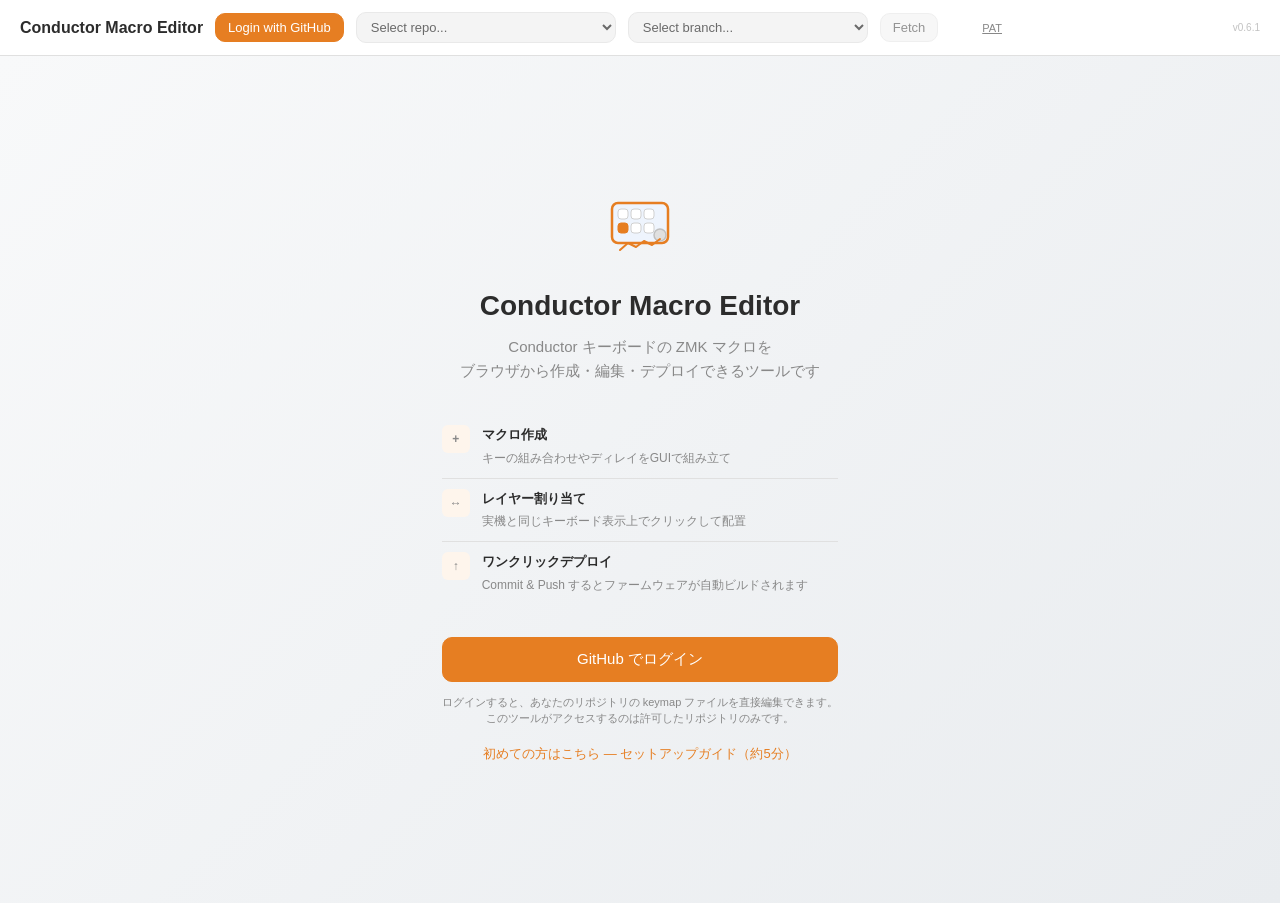
==== index.html @ 332ba47d "feat: export/import macros as JSON file (v0.6.1) Export downloads a JSON file with all macros and as" ====
<!DOCTYPE html>
<html lang="en">
<head>
  <meta charset="UTF-8">
  <meta name="viewport" content="width=device-width, initial-scale=1.0">
  <title>Conductor Macro Editor</title>
  <link rel="stylesheet" href="css/style.css">
</head>
<body>
  <header class="header">
    <h1>Conductor Macro Editor</h1>
    <div id="auth-area">
      <button id="btn-login" class="btn-primary">Login with GitHub</button>
    </div>
    <div id="user-area" style="display:none">
      <img id="user-avatar" class="user-avatar" src="" alt="">
      <span id="user-name" class="user-name"></span>
      <button id="btn-logout" class="btn-link">Logout</button>
    </div>
    <select id="repo-select" disabled>
      <option>Select repo...</option>
    </select>
    <select id="branch-select" disabled>
      <option>Select branch...</option>
    </select>
    <button id="btn-fetch" disabled>Fetch</button>
    <span id="status" class="status"></span>
    <button id="btn-pat-toggle" class="btn-link" title="Use PAT instead">PAT</button>
    <span class="version">v0.6.1</span>

  <div class="modal" id="device-flow-modal">
    <div class="device-flow-content">
      <h3>Login with GitHub</h3>
      <p>Open the link below and enter this code:</p>
      <div class="device-code-row">
        <div id="device-code" class="device-code"></div>
        <button id="btn-copy-code" class="btn-copy" title="Copy code" onclick="
          var code = document.getElementById('device-code').textContent;
          var ta = document.createElement('textarea');
          ta.value = code;
          ta.style.position = 'fixed';
          ta.style.opacity = '0';
          document.body.appendChild(ta);
          ta.select();
          document.execCommand('copy');
          document.body.removeChild(ta);
          this.textContent = 'Copied!';
          this.style.color = '#3fb950';
          this.style.borderColor = '#3fb950';
        ">Copy</button>
      </div>
      <a id="device-link" href="" target="_blank" class="btn-primary device-link">Open GitHub</a>
      <p class="device-waiting" id="device-waiting">Waiting for authorization...</p>
      <button class="btn-close" id="device-cancel">&times;</button>
    </div>
  </div>

  <div class="modal" id="pat-modal">
    <div class="pat-content">
      <h3>Connect with PAT</h3>
      <input type="password" id="token-input" placeholder="GitHub Personal Access Token">
      <button id="btn-auth" class="btn-primary">Connect</button>
      <button class="btn-close" id="pat-cancel">&times;</button>
    </div>
  </div>
  </header>

  <div class="cover" id="cover">
    <div class="cover-content">
      <div class="cover-icon">
        <svg width="64" height="64" viewBox="0 0 64 64" fill="none">
          <rect x="4" y="8" width="56" height="40" rx="6" stroke="#e67e22" stroke-width="2.5" fill="#eef4fd"/>
          <rect x="10" y="14" width="10" height="10" rx="3" fill="#fff" stroke="#d0d0d0" stroke-width="1"/>
          <rect x="23" y="14" width="10" height="10" rx="3" fill="#fff" stroke="#d0d0d0" stroke-width="1"/>
          <rect x="36" y="14" width="10" height="10" rx="3" fill="#fff" stroke="#d0d0d0" stroke-width="1"/>
          <rect x="10" y="28" width="10" height="10" rx="3" fill="#e67e22" stroke="#e67e22" stroke-width="1"/>
          <rect x="23" y="28" width="10" height="10" rx="3" fill="#fff" stroke="#d0d0d0" stroke-width="1"/>
          <rect x="36" y="28" width="10" height="10" rx="3" fill="#fff" stroke="#d0d0d0" stroke-width="1"/>
          <circle cx="52" cy="40" r="6" fill="#e0e0e0" stroke="#c0c0c0" stroke-width="1.5"/>
          <path d="M12 55 L20 48 L28 52 L36 46 L44 50 L52 44" stroke="#e67e22" stroke-width="2" stroke-linecap="round" stroke-linejoin="round" fill="none"/>
        </svg>
      </div>
      <h2>Conductor Macro Editor</h2>
      <p class="cover-desc">
        Conductor キーボードの ZMK マクロを<br>ブラウザから作成・編集・デプロイできるツールです
      </p>
      <div class="cover-features">
        <div class="cover-feature">
          <span class="feature-icon">+</span>
          <div>
            <strong>マクロ作成</strong>
            <span>キーの組み合わせやディレイをGUIで組み立て</span>
          </div>
        </div>
        <div class="cover-feature">
          <span class="feature-icon">&harr;</span>
          <div>
            <strong>レイヤー割り当て</strong>
            <span>実機と同じキーボード表示上でクリックして配置</span>
          </div>
        </div>
        <div class="cover-feature">
          <span class="feature-icon">&uarr;</span>
          <div>
            <strong>ワンクリックデプロイ</strong>
            <span>Commit &amp; Push するとファームウェアが自動ビルドされます</span>
          </div>
        </div>
      </div>

      <button id="btn-cover-login" class="btn-primary cover-login">GitHub でログイン</button>
      <p class="cover-note">
        ログインすると、あなたのリポジトリの keymap ファイルを直接編集できます。<br>
        このツールがアクセスするのは許可したリポジトリのみです。
      </p>
      <p class="cover-guide-link">
        <a href="guide.html">初めての方はこちら — セットアップガイド（約5分）</a>
      </p>
    </div>
  </div>

  <div class="main" id="main-app" style="display:none">
    <div class="panel panel-resizable" id="macro-list">
      <div class="empty-msg">Connect to GitHub and fetch a keymap</div>
    </div>

    <div class="panel" id="macro-detail">
      <div class="empty-msg">Select a macro to edit</div>
    </div>

    <div class="panel panel-resizable" id="layer-view">
      <div class="empty-msg">Load a keymap first</div>
    </div>

    <div class="bottom-bar">
      <h3>Changes</h3>
      <div id="diff-preview">
        <div class="diff-empty">No changes</div>
      </div>
      <div class="commit-row">
        <input type="text" id="commit-msg" placeholder="Commit message (optional)">
        <button class="btn-primary" id="btn-commit" disabled>Commit & Push</button>
      </div>
    </div>
  </div>

  <div class="modal" id="key-picker-modal"></div>

  <script type="module" src="js/app.js"></script>
</body>
</html>
---- css/style.css ----
:root {
  --bg: #f5f5f5;
  --bg-panel: #ffffff;
  --bg-input: #f0f0f0;
  --bg-hover: #e5e5e5;
  --border: #e0e0e0;
  --text: #2c2c2c;
  --text-dim: #888888;
  --accent: #e67e22;
  --accent-hover: #d35400;
  --green: #5cb85c;
  --red: #d9534f;
  --orange: #f0ad4e;
  --purple: #9b59b6;
  --radius: 10px;
}

* { box-sizing: border-box; margin: 0; padding: 0; }

body {
  font-family: -apple-system, BlinkMacSystemFont, 'Segoe UI', sans-serif;
  background: var(--bg);
  color: var(--text);
  font-size: 14px;
  line-height: 1.5;
}

/* Header */
.header {
  display: flex;
  align-items: center;
  gap: 12px;
  padding: 12px 20px;
  background: var(--bg-panel);
  border-bottom: 1px solid var(--border);
  flex-wrap: wrap;
  box-shadow: 0 1px 3px rgba(0,0,0,0.04);
}

.header h1 {
  font-size: 16px;
  font-weight: 600;
  white-space: nowrap;
  color: var(--text);
}

.header input, .header select {
  background: var(--bg-input);
  border: 1px solid var(--border);
  color: var(--text);
  padding: 6px 10px;
  border-radius: var(--radius);
  font-size: 13px;
}

.header input:focus, .header select:focus {
  outline: none;
  border-color: var(--accent);
}

#token-input { width: 180px; }
#repo-select { width: 260px; }
#branch-select { width: 240px; }

#layer-select {
  background: var(--bg-panel);
  border: 1px solid var(--border);
  color: var(--text);
  padding: 6px 12px;
  border-radius: var(--radius);
  font-size: 13px;
  min-width: 180px;
}

#layer-select:focus {
  outline: none;
  border-color: var(--accent);
}

/* Buttons */
button {
  background: var(--bg-input);
  border: 1px solid var(--border);
  color: var(--text);
  padding: 6px 12px;
  border-radius: var(--radius);
  cursor: pointer;
  font-size: 13px;
}

button:hover { background: var(--bg-hover); }
button:disabled { opacity: 0.5; cursor: not-allowed; }

.btn-add, .btn-add-step {
  background: var(--green);
  border-color: var(--green);
  color: #fff;
}

.btn-add:hover, .btn-add-step:hover {
  opacity: 0.9;
}

.btn-delete {
  background: var(--red);
  border-color: var(--red);
  color: #fff;
}

.btn-delete:hover { opacity: 0.9; }

.btn-primary {
  background: var(--accent);
  border-color: var(--accent);
  color: #fff;
}

.btn-primary:hover { opacity: 0.9; }

/* Status */
.status {
  padding: 4px 8px;
  font-size: 12px;
  border-radius: var(--radius);
  min-height: 24px;
}

.status-success { color: var(--green); }
.status-error { color: var(--red); }
.status-info { color: var(--accent); }

.version {
  font-size: 10px;
  color: var(--text-dim);
  opacity: 0.5;
  margin-left: auto;
}

/* Cover Page */
.cover {
  display: flex;
  align-items: center;
  justify-content: center;
  height: calc(100vh - 53px);
  background: linear-gradient(135deg, #f8f9fa 0%, #e9ecef 100%);
}

.cover-content {
  text-align: center;
  max-width: 480px;
  padding: 40px;
}

.cover-icon {
  margin-bottom: 20px;
}

.cover-content h2 {
  font-size: 28px;
  font-weight: 700;
  color: var(--text);
  margin-bottom: 8px;
}

.cover-desc {
  font-size: 15px;
  color: var(--text-dim);
  line-height: 1.6;
  margin-bottom: 32px;
}

.cover-features {
  text-align: left;
  margin-bottom: 32px;
}

.cover-feature {
  display: flex;
  align-items: flex-start;
  gap: 12px;
  padding: 10px 0;
  border-bottom: 1px solid var(--border);
}

.cover-feature:last-child {
  border-bottom: none;
}

.feature-icon {
  width: 28px;
  height: 28px;
  display: flex;
  align-items: center;
  justify-content: center;
  background: #fef5ec;
  color: var(--accent);
  border-radius: 6px;
  font-size: 16px;
  font-weight: 700;
  flex-shrink: 0;
}

.cover-feature strong {
  display: block;
  font-size: 13px;
  color: var(--text);
  margin-bottom: 2px;
}

.cover-feature span {
  font-size: 12px;
  color: var(--text-dim);
}

.cover-prereq {
  text-align: left;
  background: #f8f9fa;
  border: 1px solid var(--border);
  border-radius: var(--radius);
  padding: 14px 18px;
  margin-bottom: 24px;
}

.cover-prereq h4 {
  font-size: 12px;
  color: var(--text-dim);
  text-transform: uppercase;
  letter-spacing: 0.5px;
  margin-bottom: 8px;
}

.cover-prereq ul {
  list-style: none;
  padding: 0;
}

.cover-prereq li {
  font-size: 13px;
  color: var(--text);
  padding: 3px 0;
  padding-left: 18px;
  position: relative;
}

.cover-prereq li::before {
  content: '\2713';
  position: absolute;
  left: 0;
  color: var(--green);
  font-weight: 700;
}

.cover-prereq a {
  color: var(--accent);
  text-decoration: none;
}

.cover-prereq a:hover {
  text-decoration: underline;
}

.cover-login {
  padding: 12px 32px;
  font-size: 15px;
  width: 100%;
  margin-bottom: 12px;
}

.cover-note {
  font-size: 11px;
  color: var(--text-dim);
}

.cover-guide-link {
  margin-top: 16px;
}

.cover-guide-link a {
  font-size: 13px;
  color: var(--accent);
  text-decoration: none;
}

.cover-guide-link a:hover {
  text-decoration: underline;
}

/* Main Layout */
.main {
  display: grid;
  grid-template-columns: minmax(220px, auto) 1fr minmax(340px, auto);
  grid-template-rows: 1fr auto;
  height: calc(100vh - 53px);
}

/* Resizable panels */
.panel-resizable {
  resize: horizontal;
  overflow: auto;
  min-width: 220px;
  max-width: 50vw;
}

#layer-view {
  direction: rtl;
}

#layer-view > * {
  direction: ltr;
}

/* Panels */
.panel {
  border-right: 1px solid var(--border);
  overflow-y: auto;
  padding: 12px;
}

.panel:last-child { border-right: none; }

.panel-header {
  display: flex;
  justify-content: space-between;
  align-items: center;
  margin-bottom: 12px;
}

.panel-header h2 {
  font-size: 14px;
  font-weight: 600;
}

/* Macro List */
.macro-item {
  padding: 8px 10px;
  border-radius: var(--radius);
  cursor: pointer;
  display: flex;
  justify-content: space-between;
  align-items: center;
  margin-bottom: 2px;
}

.macro-item:hover { background: var(--bg-hover); }

.macro-item.selected {
  background: #fef5ec;
  border: 1px solid var(--accent);
}

.macro-name {
  font-family: 'SF Mono', 'Menlo', monospace;
  font-size: 13px;
  color: var(--accent);
}

.macro-steps {
  font-size: 11px;
  color: var(--text-dim);
}

/* Cache Controls */
.cache-controls {
  margin-top: 12px;
  padding-top: 12px;
  border-top: 1px solid var(--border);
  display: flex;
  gap: 6px;
  flex-wrap: wrap;
  align-items: center;
}

.btn-cache {
  font-size: 11px;
  padding: 4px 8px;
  background: var(--bg-input);
  border: 1px solid var(--border);
  color: var(--text);
  border-radius: var(--radius);
  cursor: pointer;
}

.btn-cache:hover { background: var(--bg-hover); }
.btn-cache:disabled { opacity: 0.4; cursor: not-allowed; }

.cache-info {
  font-size: 10px;
  color: var(--text-dim);
}

/* Macro Detail */
.macro-props {
  display: flex;
  flex-direction: column;
  gap: 8px;
  margin-bottom: 16px;
}

.macro-props label {
  display: flex;
  align-items: center;
  gap: 8px;
  font-size: 13px;
  color: var(--text-dim);
}

.macro-props input {
  background: var(--bg-input);
  border: 1px solid var(--border);
  color: var(--text);
  padding: 4px 8px;
  border-radius: var(--radius);
  font-size: 13px;
  width: 120px;
}

.macro-props input:focus {
  outline: none;
  border-color: var(--accent);
}

.macro-assignments {
  margin-bottom: 12px;
}

.macro-assignments h3 {
  font-size: 12px;
  color: var(--text-dim);
  margin-bottom: 4px;
}

.assignment-badge {
  display: inline-block;
  background: var(--bg-input);
  border: 1px solid var(--border);
  border-radius: var(--radius);
  padding: 2px 8px;
  font-size: 11px;
  margin: 2px 4px 2px 0;
  color: var(--purple);
}

/* Steps */
.binding-steps h3 {
  font-size: 12px;
  color: var(--text-dim);
  margin-bottom: 8px;
}

.step-row {
  display: flex;
  align-items: center;
  gap: 6px;
  padding: 6px 8px;
  background: var(--bg-input);
  border-radius: var(--radius);
  margin-bottom: 4px;
}

.step-num {
  font-size: 11px;
  color: var(--text-dim);
  width: 20px;
  text-align: center;
}

.step-action {
  background: var(--bg);
  border: 1px solid var(--border);
  color: var(--text);
  padding: 3px 6px;
  border-radius: var(--radius);
  font-size: 12px;
}

.step-param {
  flex: 1;
  font-size: 12px;
}

.step-param input {
  background: var(--bg);
  border: 1px solid var(--border);
  color: var(--text);
  padding: 3px 6px;
  border-radius: var(--radius);
  font-size: 12px;
  width: 80px;
}

.btn-key {
  font-family: 'SF Mono', 'Menlo', monospace;
  font-size: 12px;
  color: var(--accent);
  background: var(--bg);
  padding: 3px 8px;
}

.step-controls {
  display: flex;
  gap: 2px;
}

.step-controls button {
  padding: 2px 6px;
  font-size: 10px;
  border: none;
  background: transparent;
  color: var(--text-dim);
}

.step-controls button:hover { color: var(--text); }
.step-remove:hover { color: var(--red) !important; }

.btn-add-step {
  margin-top: 8px;
  width: 100%;
}

/* Layer Grid */
.keyboard-grid {
  margin-top: 8px;
}

.keyboard-split {
  display: flex;
  align-items: center;
  justify-content: center;
  gap: 12px;
}

.keyboard-half {
  background: #e8e8e8;
  border-radius: 14px;
  padding: 10px;
  position: relative;
}

.keyboard-left .grid-row:not(:last-child) {
  margin-right: 58px;
}

.keyboard-right .grid-row:not(.grid-row-trackball) {
  margin-left: 58px;
}

.half-label {
  position: absolute;
  top: 4px;
  left: 10px;
  font-size: 10px;
  color: var(--text-dim);
  font-weight: 500;
}

.trackball-indicator {
  width: 42px;
  height: 42px;
  border-radius: 50%;
  border: 2px solid #d0d0d0;
  background: radial-gradient(circle at 35% 35%, #f5f5f5, #c0c0c0);
  flex-shrink: 0;
}

.trackball-cell {
  width: 112px;
  height: 42px;
  display: flex;
  align-items: center;
  justify-content: center;
  flex-shrink: 0;
}

.grid-row-trackball {
  align-items: center;
}

.grid-row {
  display: flex;
  gap: 4px;
  margin-bottom: 4px;
}

.grid-row:last-child {
  margin-bottom: 0;
}


.grid-key {
  width: 54px;
  height: 42px;
  display: flex;
  align-items: center;
  justify-content: center;
  border-radius: 8px;
  font-size: 9px;
  font-family: -apple-system, BlinkMacSystemFont, 'Segoe UI', sans-serif;
  cursor: pointer;
  text-align: center;
  overflow: hidden;
  line-height: 1.2;
  word-break: break-all;
  transition: border-color 0.15s, box-shadow 0.15s;
}

.key-normal {
  background: #ffffff;
  border: 1px solid var(--border);
  box-shadow: 0 1px 2px rgba(0,0,0,0.06);
}

.key-macro {
  background: #fef5ec;
  border: 2px solid var(--accent);
  color: var(--accent);
  font-weight: 500;
}

.key-none {
  background: var(--bg-input);
  border: 1px solid #e0e0e0;
  color: var(--text-dim);
}

.key-selected {
  border-color: var(--green) !important;
  box-shadow: 0 0 0 2px rgba(22, 163, 74, 0.3);
}

.key-hold {
  display: block;
  font-size: 7px;
  color: var(--text-dim);
  margin-bottom: 1px;
}

.grid-key:hover {
  border-color: var(--accent);
}

.layer-legend {
  display: flex;
  gap: 16px;
  margin-top: 12px;
  justify-content: center;
}

.layer-legend span {
  font-size: 11px;
  color: var(--text-dim);
}

.legend-macro::before {
  content: '';
  display: inline-block;
  width: 10px;
  height: 10px;
  background: #fef5ec;
  border: 1px solid var(--accent);
  border-radius: 2px;
  margin-right: 4px;
  vertical-align: middle;
}

.legend-normal::before {
  content: '';
  display: inline-block;
  width: 10px;
  height: 10px;
  background: var(--bg-input);
  border: 1px solid var(--border);
  border-radius: 2px;
  margin-right: 4px;
  vertical-align: middle;
}

.legend-none::before {
  content: '';
  display: inline-block;
  width: 10px;
  height: 10px;
  background: var(--bg-input);
  border: 1px solid #e0e0e0;
  border-radius: 2px;
  margin-right: 4px;
  vertical-align: middle;
}

/* Bottom Bar */
.bottom-bar {
  grid-column: 1 / -1;
  border-top: 1px solid var(--border);
  background: var(--bg-panel);
  padding: 12px 16px;
}

.bottom-bar h3 {
  font-size: 12px;
  color: var(--text-dim);
  margin-bottom: 8px;
}

#diff-preview {
  max-height: 150px;
  overflow-y: auto;
  font-family: 'SF Mono', 'Menlo', monospace;
  font-size: 12px;
  margin-bottom: 8px;
  background: var(--bg-input);
  border: 1px solid var(--border);
  border-radius: var(--radius);
  padding: 8px;
}

.diff-add {
  color: var(--green);
}

.diff-add::before { content: '+ '; }

.diff-remove {
  color: var(--red);
}

.diff-remove::before { content: '- '; }

.diff-empty {
  color: var(--text-dim);
  text-align: center;
  padding: 8px;
}

.commit-row {
  display: flex;
  gap: 8px;
  align-items: center;
}

.commit-row input {
  flex: 1;
  background: var(--bg-input);
  border: 1px solid var(--border);
  color: var(--text);
  padding: 6px 10px;
  border-radius: var(--radius);
  font-size: 13px;
}

.commit-row input:focus {
  outline: none;
  border-color: var(--accent);
}

.empty-msg {
  color: var(--text-dim);
  text-align: center;
  padding: 24px;
  font-size: 13px;
}

/* Auth */
#user-area {
  display: flex;
  align-items: center;
  gap: 6px;
}

.user-avatar {
  width: 22px;
  height: 22px;
  border-radius: 50%;
  border: 1px solid var(--border);
}

.user-name {
  font-size: 13px;
  color: var(--green);
  font-weight: 500;
}

.btn-link {
  background: transparent;
  border: none;
  color: var(--text-dim);
  font-size: 11px;
  text-decoration: underline;
  cursor: pointer;
  padding: 2px 4px;
}

.btn-link:hover { color: var(--text); background: transparent; }

/* Device Flow Modal */
.device-flow-content, .pat-content {
  background: var(--bg-panel);
  border: 1px solid var(--border);
  border-radius: 12px;
  padding: 32px;
  text-align: center;
  position: relative;
  max-width: 400px;
  box-shadow: 0 8px 32px rgba(0,0,0,0.12);
}

.device-code-row {
  display: flex;
  align-items: center;
  justify-content: center;
  gap: 8px;
  margin: 16px 0;
}

.device-code {
  font-family: 'SF Mono', 'Menlo', monospace;
  font-size: 32px;
  font-weight: 700;
  letter-spacing: 4px;
  color: var(--accent);
  background: var(--bg);
  border: 2px solid var(--accent);
  border-radius: 8px;
  padding: 16px 24px;
  user-select: all;
}

.btn-copy {
  background: var(--bg-input);
  border: 1px solid var(--border);
  color: var(--text);
  padding: 8px 12px;
  border-radius: var(--radius);
  cursor: pointer;
  font-size: 13px;
}

.btn-copy.copied {
  color: var(--green);
  border-color: var(--green);
}

.device-link {
  display: inline-block;
  padding: 10px 24px;
  font-size: 14px;
  text-decoration: none;
  margin: 8px 0;
}

.device-waiting {
  color: var(--text-dim);
  font-size: 13px;
  margin-top: 12px;
}

@keyframes pulse {
  0%, 100% { opacity: 1; }
  50% { opacity: 0.4; }
}

.device-waiting.polling {
  animation: pulse 1.5s ease-in-out infinite;
}

.pat-content input {
  width: 100%;
  background: var(--bg-input);
  border: 1px solid var(--border);
  color: var(--text);
  padding: 10px 12px;
  border-radius: var(--radius);
  font-size: 14px;
  margin: 12px 0;
}

.pat-content input:focus {
  outline: none;
  border-color: var(--accent);
}

.pat-content button {
  width: 100%;
}

.device-flow-content .btn-close,
.pat-content .btn-close {
  position: absolute;
  top: 12px;
  right: 12px;
}

/* Key Picker Modal */
.modal {
  display: none;
  position: fixed;
  inset: 0;
  background: rgba(0,0,0,0.3);
  z-index: 100;
  align-items: center;
  justify-content: center;
}

.modal.active {
  display: flex;
}

.picker-content {
  background: var(--bg-panel);
  border: 1px solid var(--border);
  border-radius: 12px;
  width: 520px;
  max-height: 70vh;
  overflow-y: auto;
  padding: 16px;
  box-shadow: 0 8px 32px rgba(0,0,0,0.12);
}

.picker-header {
  display: flex;
  justify-content: space-between;
  align-items: center;
  margin-bottom: 12px;
}

.picker-header h3 { font-size: 16px; }

.btn-close {
  background: transparent;
  border: none;
  color: var(--text-dim);
  font-size: 20px;
  cursor: pointer;
}

.btn-close:hover { color: var(--text); }

.picker-search {
  margin-bottom: 12px;
}

.picker-search input {
  width: 100%;
  background: var(--bg-input);
  border: 1px solid var(--border);
  color: var(--text);
  padding: 8px 12px;
  border-radius: var(--radius);
  font-size: 14px;
}

.picker-search input:focus {
  outline: none;
  border-color: var(--accent);
}

.key-category {
  margin-bottom: 12px;
}

.key-category h4 {
  font-size: 11px;
  color: var(--text-dim);
  text-transform: uppercase;
  margin-bottom: 6px;
}

.key-grid {
  display: flex;
  flex-wrap: wrap;
  gap: 4px;
}

.key-btn {
  font-family: 'SF Mono', 'Menlo', monospace;
  font-size: 11px;
  padding: 4px 8px;
  min-width: 44px;
}

.key-btn:hover {
  border-color: var(--accent);
  color: var(--accent);
}

/* Responsive */
@media (max-width: 900px) {
  .main {
    grid-template-columns: 1fr;
    grid-template-rows: auto;
  }
  .panel { border-right: none; border-bottom: 1px solid var(--border); }
}
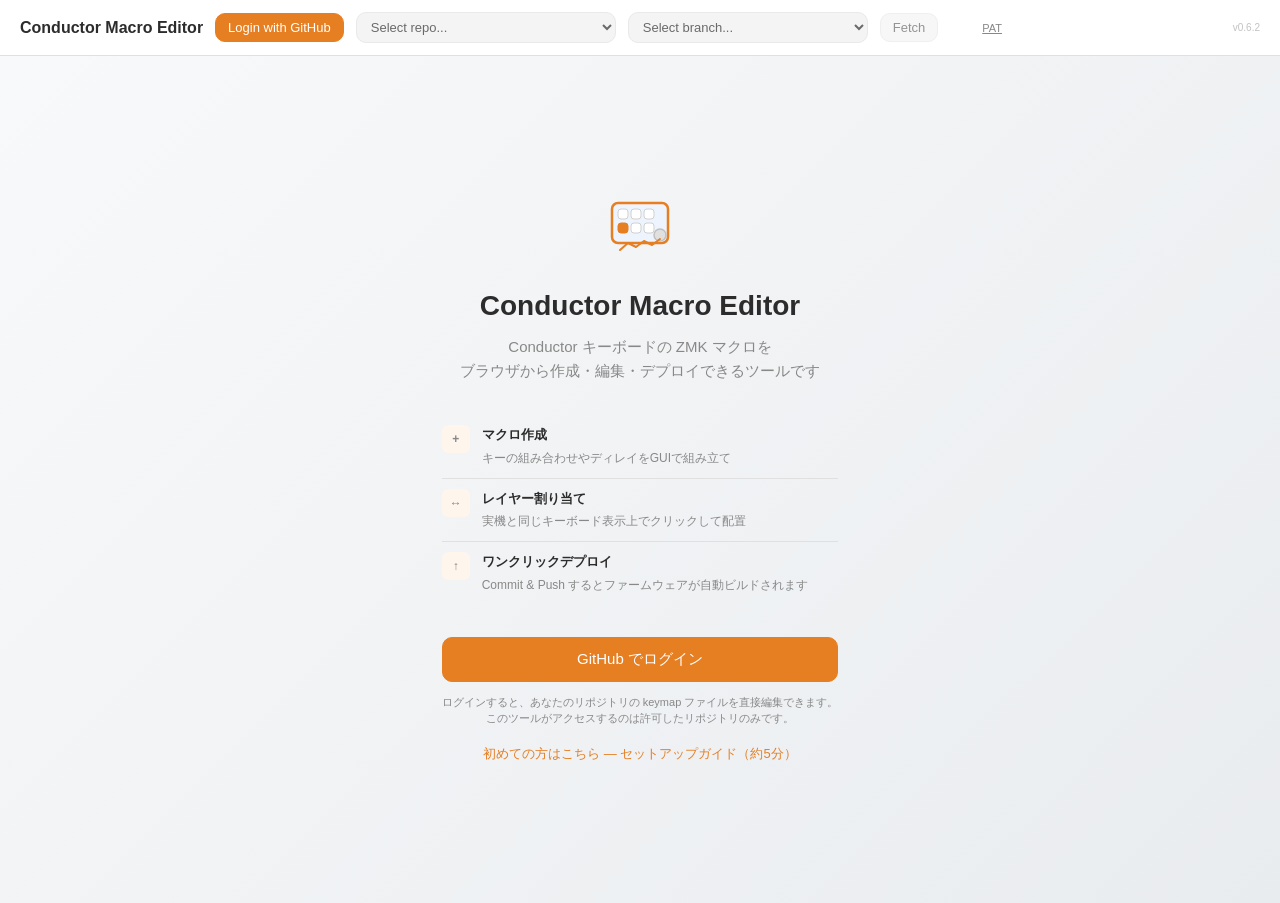
==== commit 1126bdd7: "feat: show Actions link after commit (v0.6.2) After successful commit, status bar shows a clickable " ====
--- a/index.html
+++ b/index.html
@@ -26,7 +26,7 @@
     <button id="btn-fetch" disabled>Fetch</button>
     <span id="status" class="status"></span>
     <button id="btn-pat-toggle" class="btn-link" title="Use PAT instead">PAT</button>
-    <span class="version">v0.6.1</span>
+    <span class="version">v0.6.2</span>
 
   <div class="modal" id="device-flow-modal">
     <div class="device-flow-content">
--- a/css/style.css
+++ b/css/style.css
@@ -129,6 +129,14 @@
 .status-error { color: var(--red); }
 .status-info { color: var(--accent); }
 
+.status a {
+  color: inherit;
+  text-decoration: underline;
+  font-weight: 500;
+}
+
+.status a:hover { opacity: 0.8; }
+
 .version {
   font-size: 10px;
   color: var(--text-dim);
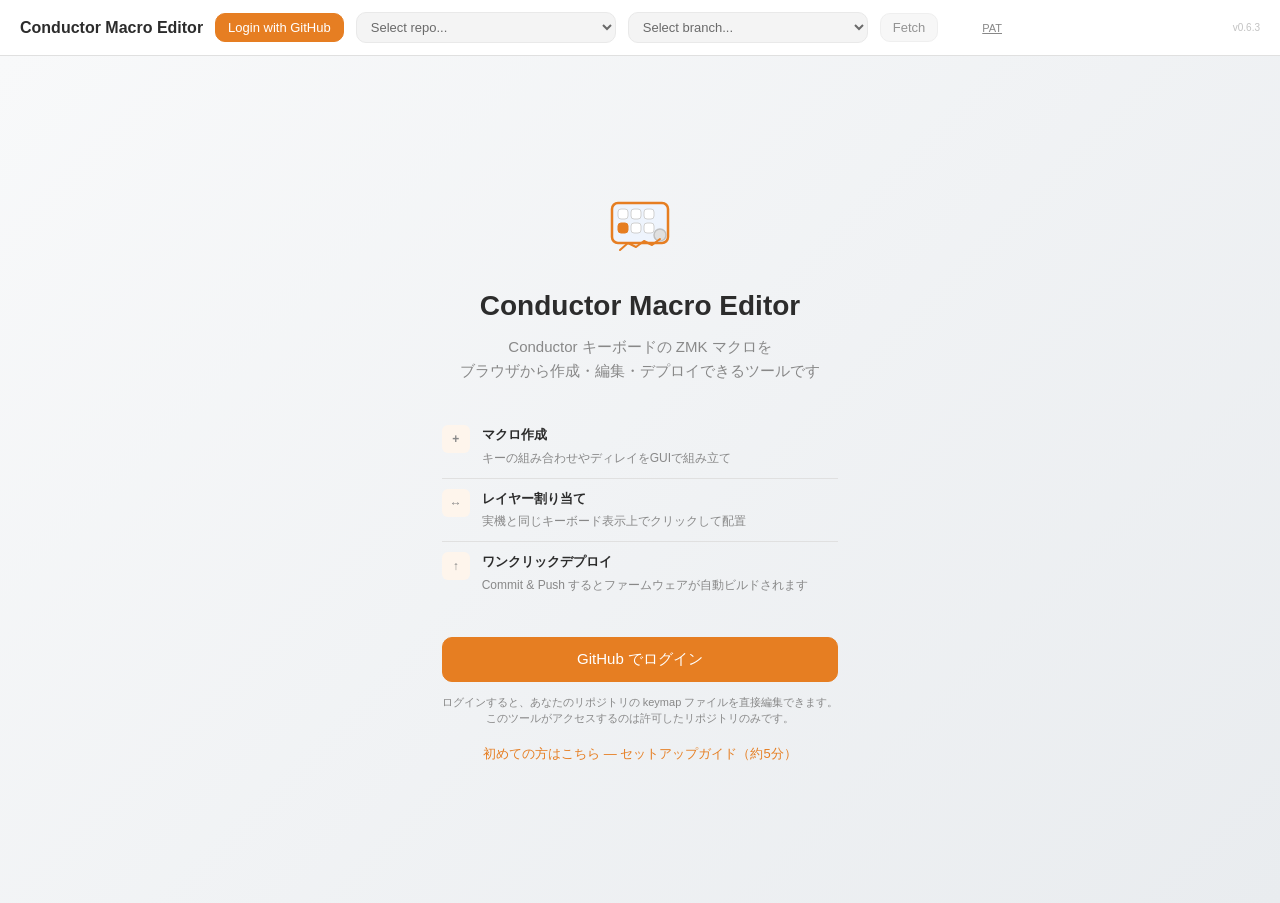
==== commit b3bcc10a: "ui: orange New and Add Step buttons (v0.6.3) Co-Authored-By: Claude Sonnet 4.6 <noreply@anthropic.co" ====
--- a/index.html
+++ b/index.html
@@ -26,7 +26,7 @@
     <button id="btn-fetch" disabled>Fetch</button>
     <span id="status" class="status"></span>
     <button id="btn-pat-toggle" class="btn-link" title="Use PAT instead">PAT</button>
-    <span class="version">v0.6.2</span>
+    <span class="version">v0.6.3</span>
 
   <div class="modal" id="device-flow-modal">
     <div class="device-flow-content">
--- a/css/style.css
+++ b/css/style.css
@@ -92,8 +92,8 @@
 button:disabled { opacity: 0.5; cursor: not-allowed; }
 
 .btn-add, .btn-add-step {
-  background: var(--green);
-  border-color: var(--green);
+  background: var(--accent);
+  border-color: var(--accent);
   color: #fff;
 }
 
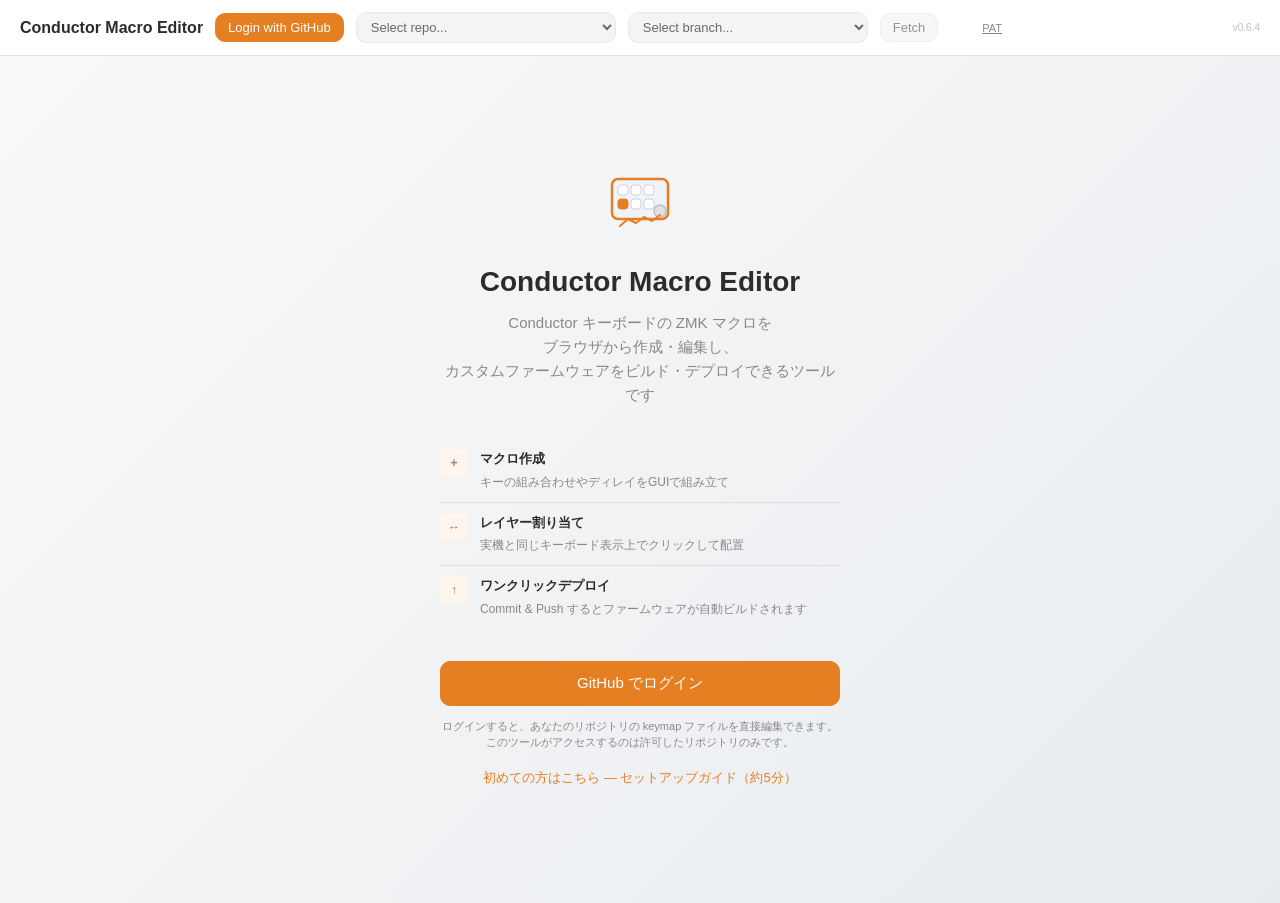
==== commit f7233ab5: "docs: clarify custom firmware build purpose (v0.6.4) Co-Authored-By: Claude Sonnet 4.6 <noreply@anth" ====
--- a/index.html
+++ b/index.html
@@ -26,7 +26,7 @@
     <button id="btn-fetch" disabled>Fetch</button>
     <span id="status" class="status"></span>
     <button id="btn-pat-toggle" class="btn-link" title="Use PAT instead">PAT</button>
-    <span class="version">v0.6.3</span>
+    <span class="version">v0.6.4</span>
 
   <div class="modal" id="device-flow-modal">
     <div class="device-flow-content">
@@ -82,7 +82,7 @@
       </div>
       <h2>Conductor Macro Editor</h2>
       <p class="cover-desc">
-        Conductor キーボードの ZMK マクロを<br>ブラウザから作成・編集・デプロイできるツールです
+        Conductor キーボードの ZMK マクロを<br>ブラウザから作成・編集し、<br>カスタムファームウェアをビルド・デプロイできるツールです
       </p>
       <div class="cover-features">
         <div class="cover-feature">
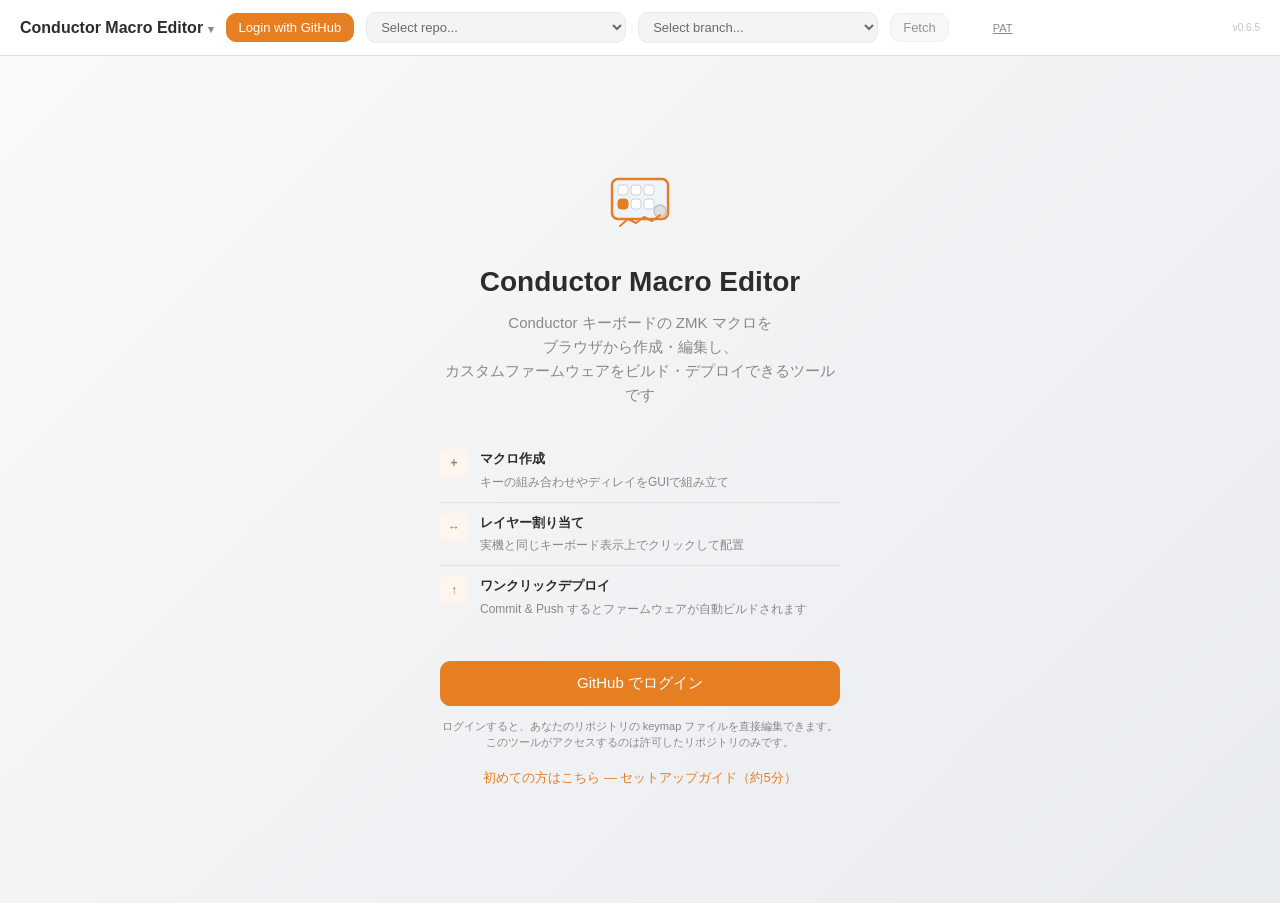
==== commit f23eb75e: "ui: title dropdown menu with Home and Setup Guide links (v0.6.5) Click "Conductor Macro Editor" titl" ====
--- a/index.html
+++ b/index.html
@@ -8,7 +8,13 @@
 </head>
 <body>
   <header class="header">
-    <h1>Conductor Macro Editor</h1>
+    <div class="title-menu">
+      <h1 id="title-toggle">Conductor Macro Editor <span class="title-arrow">&#9662;</span></h1>
+      <div class="title-dropdown" id="title-dropdown">
+        <a href="index.html">Home</a>
+        <a href="guide.html">Setup Guide</a>
+      </div>
+    </div>
     <div id="auth-area">
       <button id="btn-login" class="btn-primary">Login with GitHub</button>
     </div>
@@ -26,7 +32,7 @@
     <button id="btn-fetch" disabled>Fetch</button>
     <span id="status" class="status"></span>
     <button id="btn-pat-toggle" class="btn-link" title="Use PAT instead">PAT</button>
-    <span class="version">v0.6.4</span>
+    <span class="version">v0.6.5</span>
 
   <div class="modal" id="device-flow-modal">
     <div class="device-flow-content">
@@ -146,6 +152,15 @@
 
   <div class="modal" id="key-picker-modal"></div>
 
+  <script>
+    document.getElementById('title-toggle').onclick = (e) => {
+      e.stopPropagation();
+      document.getElementById('title-dropdown').classList.toggle('open');
+    };
+    document.addEventListener('click', () => {
+      document.getElementById('title-dropdown').classList.remove('open');
+    });
+  </script>
   <script type="module" src="js/app.js"></script>
 </body>
 </html>
--- a/css/style.css
+++ b/css/style.css
@@ -37,11 +37,57 @@
   box-shadow: 0 1px 3px rgba(0,0,0,0.04);
 }
 
-.header h1 {
+.title-menu {
+  position: relative;
+}
+
+.title-menu h1 {
   font-size: 16px;
   font-weight: 600;
   white-space: nowrap;
   color: var(--text);
+  cursor: pointer;
+  user-select: none;
+}
+
+.title-menu h1:hover {
+  opacity: 0.7;
+}
+
+.title-arrow {
+  font-size: 11px;
+  color: var(--text-dim);
+}
+
+.title-dropdown {
+  display: none;
+  position: absolute;
+  top: 100%;
+  left: 0;
+  margin-top: 6px;
+  background: var(--bg-panel);
+  border: 1px solid var(--border);
+  border-radius: var(--radius);
+  box-shadow: 0 4px 16px rgba(0,0,0,0.1);
+  min-width: 180px;
+  z-index: 50;
+  overflow: hidden;
+}
+
+.title-dropdown.open {
+  display: block;
+}
+
+.title-dropdown a {
+  display: block;
+  padding: 10px 16px;
+  color: var(--text);
+  text-decoration: none;
+  font-size: 13px;
+}
+
+.title-dropdown a:hover {
+  background: var(--bg-hover);
 }
 
 .header input, .header select {
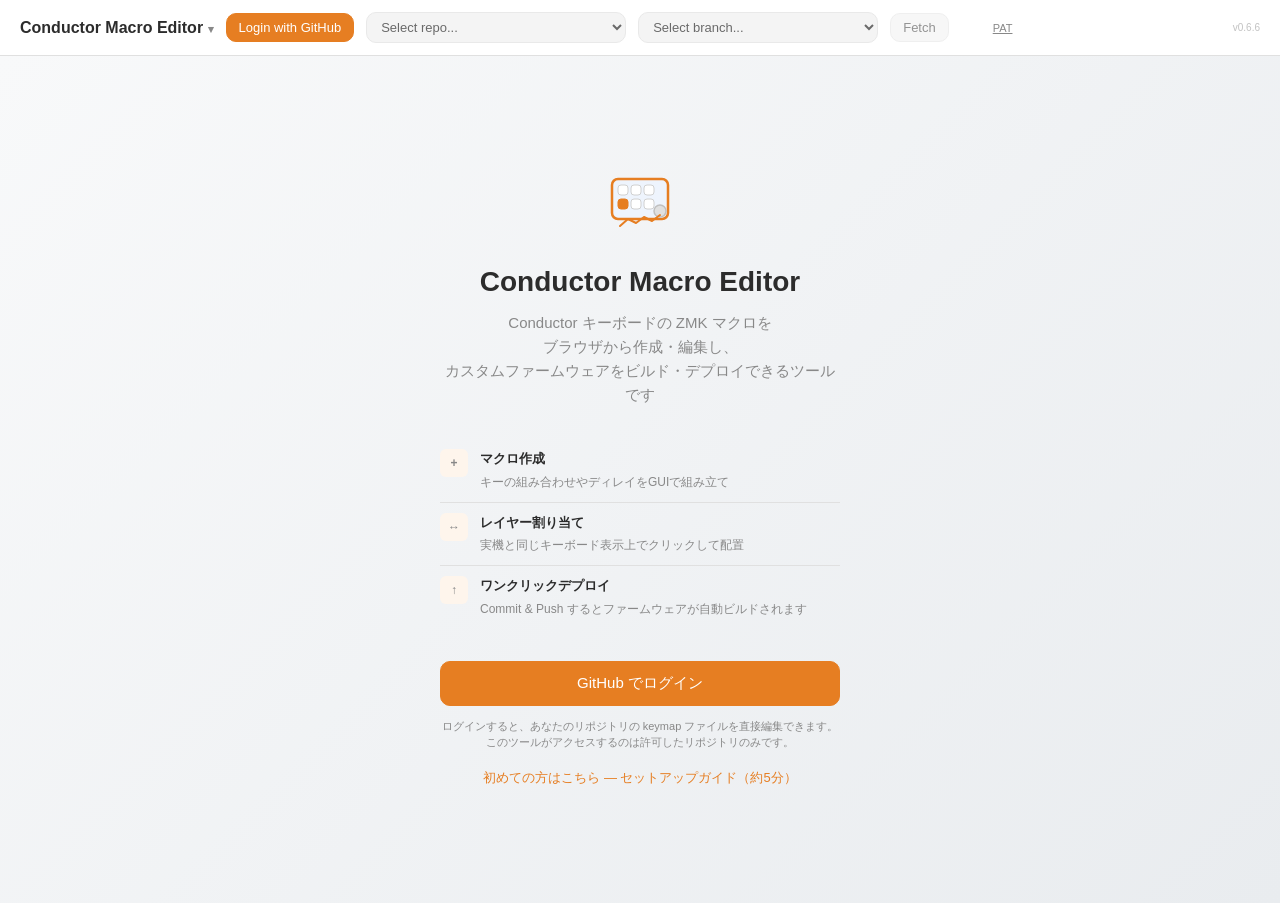
==== commit d6d6a2c2: "ui: move Actions link next to Commit button (v0.6.6) Co-Authored-By: Claude Sonnet 4.6 <noreply@anth" ====
--- a/index.html
+++ b/index.html
@@ -32,7 +32,7 @@
     <button id="btn-fetch" disabled>Fetch</button>
     <span id="status" class="status"></span>
     <button id="btn-pat-toggle" class="btn-link" title="Use PAT instead">PAT</button>
-    <span class="version">v0.6.5</span>
+    <span class="version">v0.6.6</span>
 
   <div class="modal" id="device-flow-modal">
     <div class="device-flow-content">
@@ -146,6 +146,7 @@
       <div class="commit-row">
         <input type="text" id="commit-msg" placeholder="Commit message (optional)">
         <button class="btn-primary" id="btn-commit" disabled>Commit & Push</button>
+        <span id="commit-status" class="commit-status"></span>
       </div>
     </div>
   </div>
--- a/css/style.css
+++ b/css/style.css
@@ -805,6 +805,19 @@
   border-color: var(--accent);
 }
 
+.commit-status {
+  font-size: 12px;
+  white-space: nowrap;
+}
+
+.commit-status a {
+  color: var(--green);
+  text-decoration: underline;
+  font-weight: 500;
+}
+
+.commit-status a:hover { opacity: 0.8; }
+
 .empty-msg {
   color: var(--text-dim);
   text-align: center;
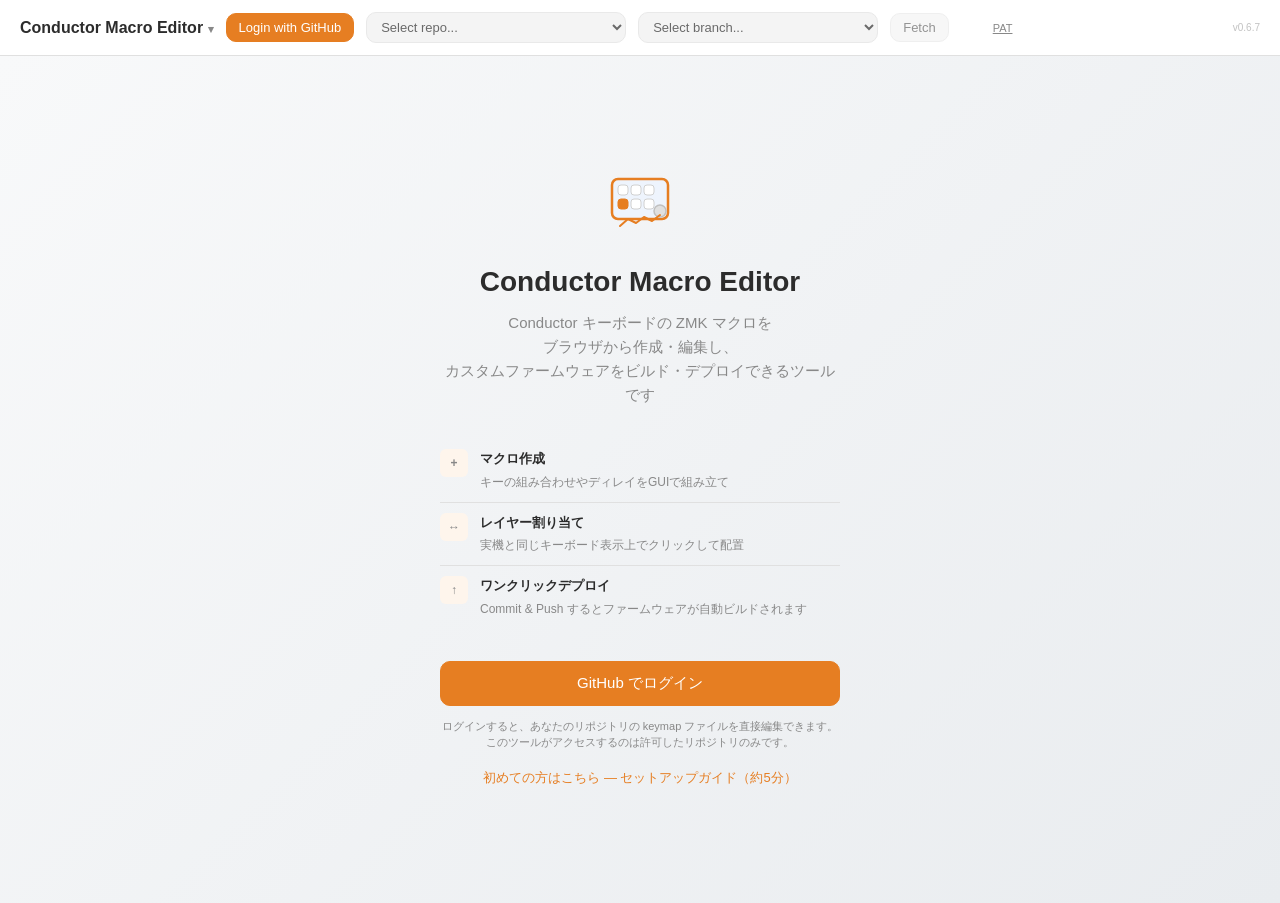
==== commit fb39ec72: "guide: add private repo recommendation for sensitive macros (v0.6.7) Co-Authored-By: Claude Sonnet 4" ====
--- a/index.html
+++ b/index.html
@@ -32,7 +32,7 @@
     <button id="btn-fetch" disabled>Fetch</button>
     <span id="status" class="status"></span>
     <button id="btn-pat-toggle" class="btn-link" title="Use PAT instead">PAT</button>
-    <span class="version">v0.6.6</span>
+    <span class="version">v0.6.7</span>
 
   <div class="modal" id="device-flow-modal">
     <div class="device-flow-content">
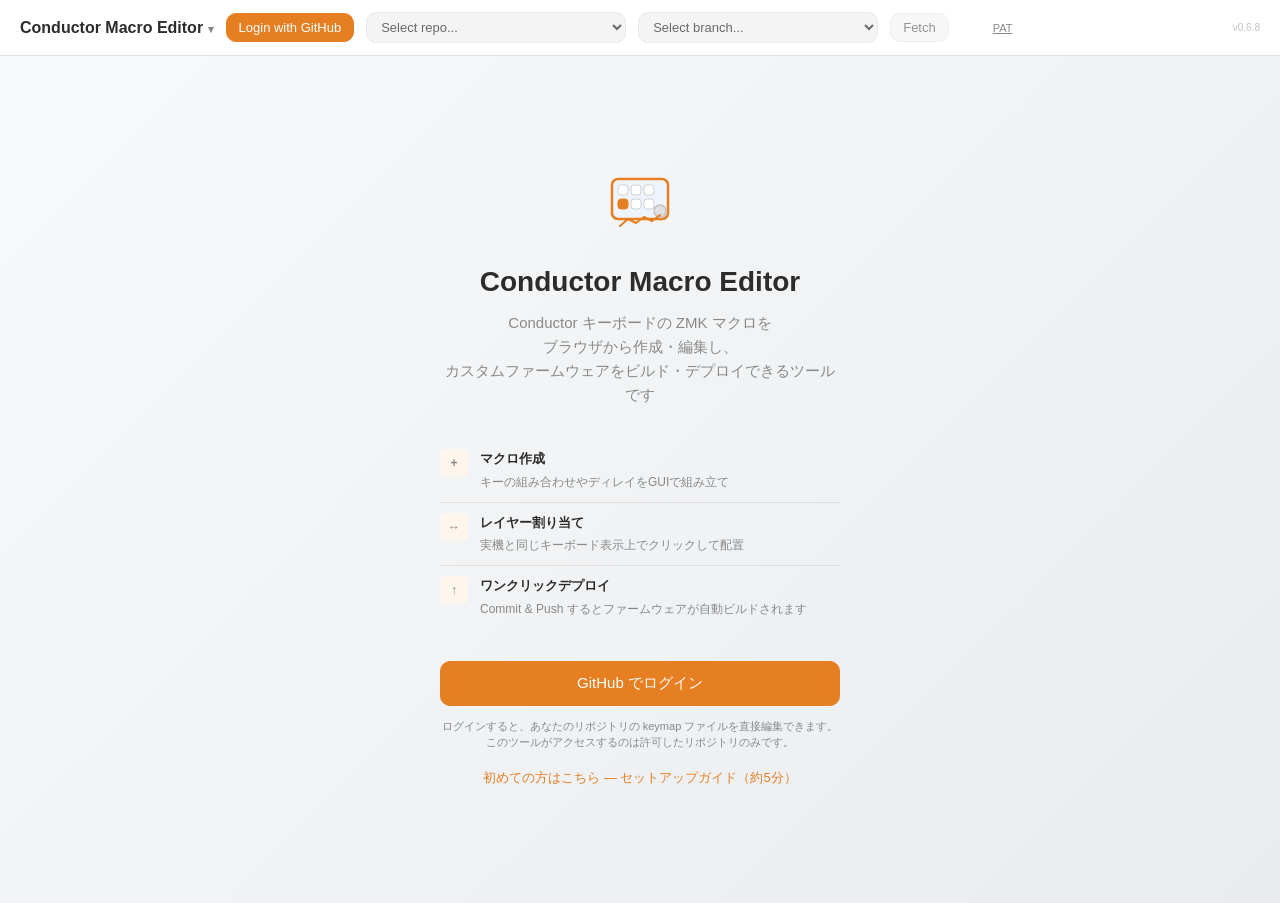
==== commit 7e5405b8: "feat: expand key code list from ZMK reference (v0.6.8) Added: LBRC, RBRC, LT, GT, QMARK, DQT, COLON " ====
--- a/index.html
+++ b/index.html
@@ -32,7 +32,7 @@
     <button id="btn-fetch" disabled>Fetch</button>
     <span id="status" class="status"></span>
     <button id="btn-pat-toggle" class="btn-link" title="Use PAT instead">PAT</button>
-    <span class="version">v0.6.7</span>
+    <span class="version">v0.6.8</span>
 
   <div class="modal" id="device-flow-modal">
     <div class="device-flow-content">
